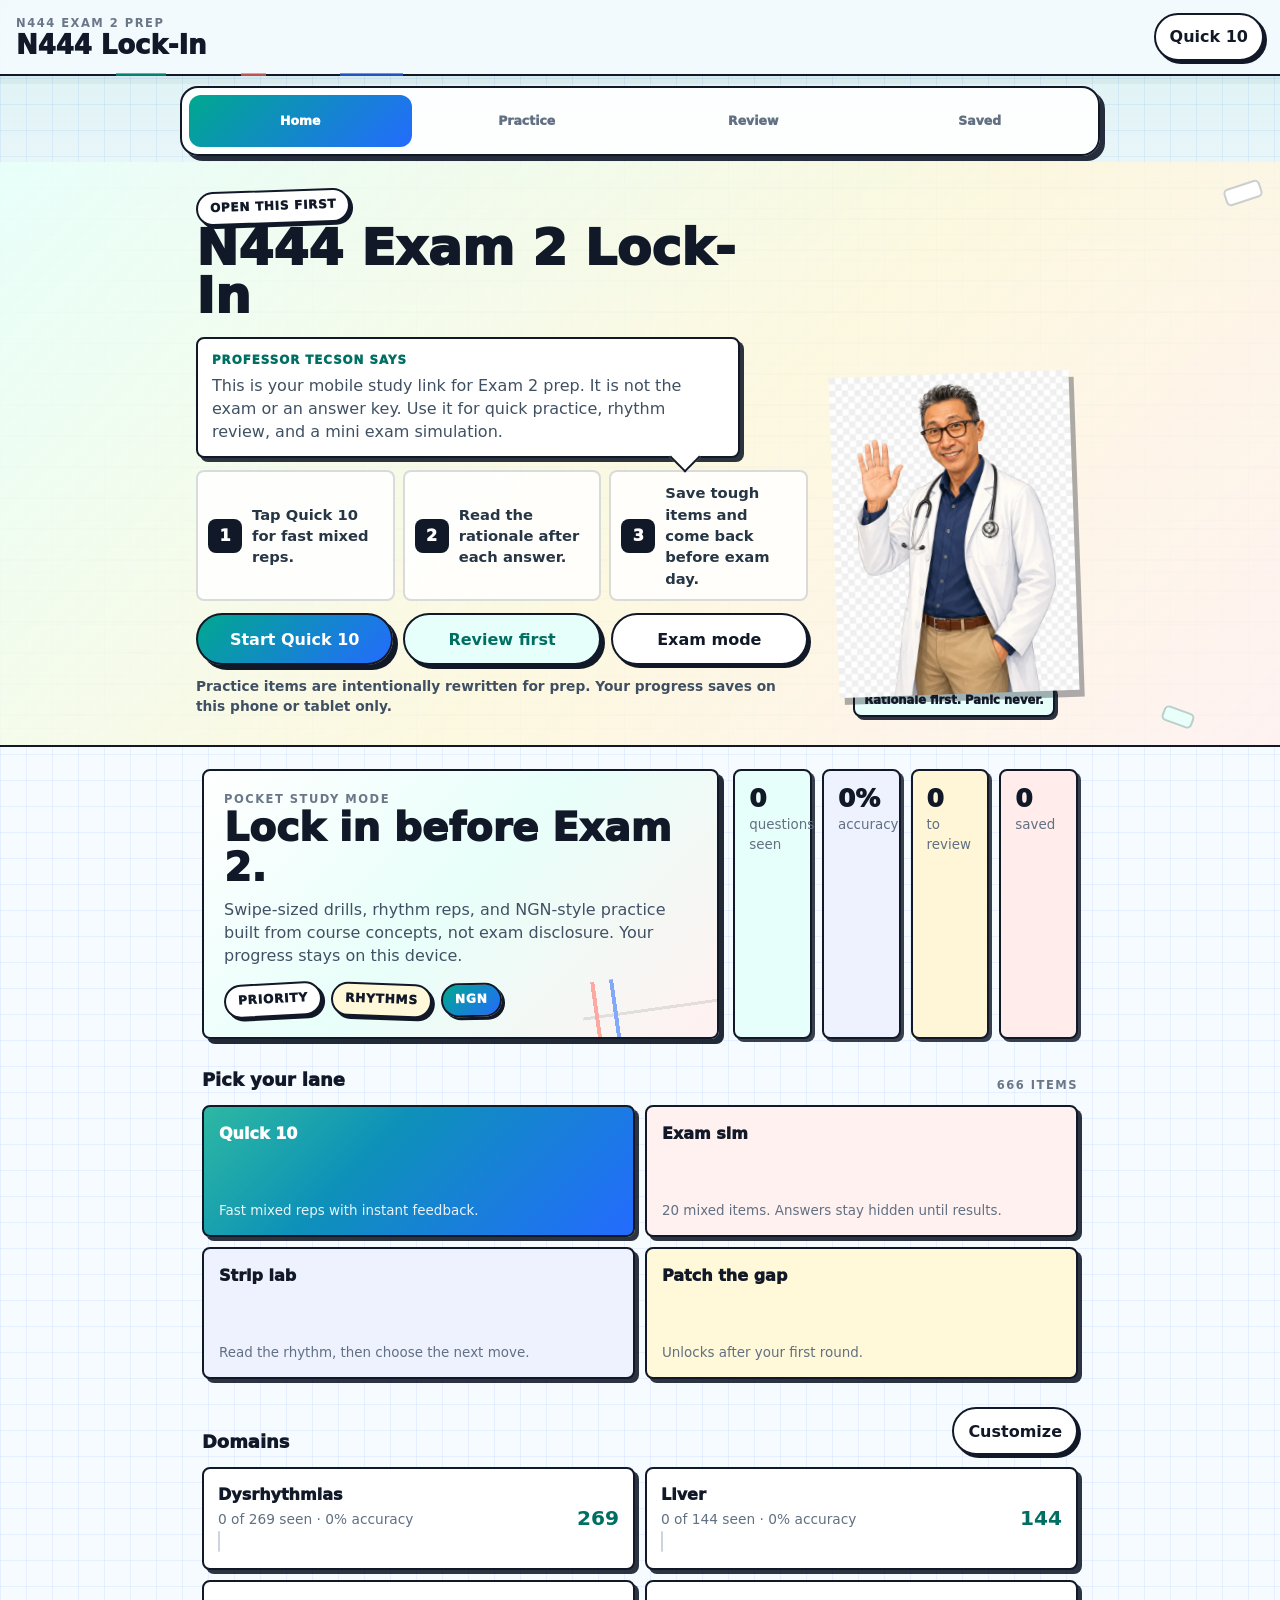
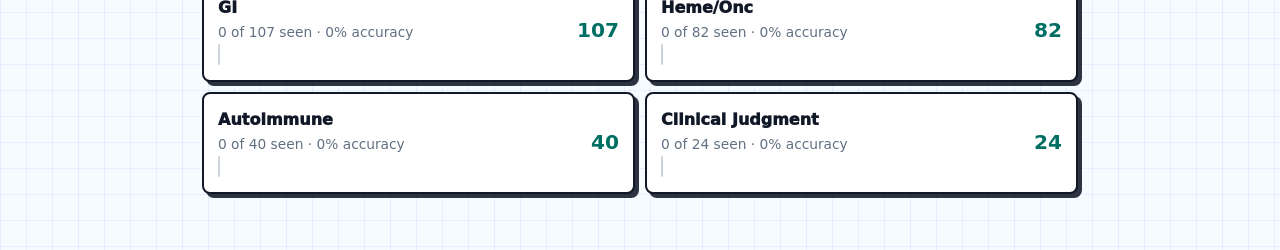
==== index.html @ 413885e5 "Publish student-safe N444 study site" ====
<!doctype html>
<html lang="en">
  <head>
    <meta charset="utf-8" />
    <meta name="viewport" content="width=device-width, initial-scale=1, viewport-fit=cover" />
    <meta name="theme-color" content="#f8faf8" />
    <title>N444 Exam Study</title>
    <link rel="icon" href="data:image/svg+xml,%3Csvg xmlns='http://www.w3.org/2000/svg' viewBox='0 0 64 64'%3E%3Crect width='64' height='64' rx='8' fill='%230b8f83'/%3E%3Cpath d='M6 34h12l4-14 7 28 6-20h23' fill='none' stroke='white' stroke-width='5' stroke-linecap='round' stroke-linejoin='round'/%3E%3C/svg%3E" />
    <link rel="stylesheet" href="styles.css" />
  </head>
  <body>
    <div id="app" class="app-shell"></div>
    <script src="js/data.js"></script>
    <script src="js/app.js"></script>
  </body>
</html>
---- styles.css ----
:root {
  --paper: #f8faf8;
  --surface: #ffffff;
  --ink: #17202a;
  --muted: #66737f;
  --soft: #e6ece8;
  --line: #d7dfda;
  --teal: #0b8f83;
  --teal-dark: #06665e;
  --coral: #d85f4f;
  --amber: #b87812;
  --blue: #2867b2;
  --violet: #6d5bd0;
  --green: #16845d;
  --red: #bb3e35;
  --shadow: 0 12px 28px rgba(27, 42, 55, 0.1);
  --radius: 8px;
  --tap: 48px;
}

* {
  box-sizing: border-box;
}

html {
  min-height: 100%;
  background: var(--paper);
}

body {
  min-height: 100%;
  margin: 0;
  overflow-x: hidden;
  color: var(--ink);
  background:
    linear-gradient(180deg, rgba(11, 143, 131, 0.08), rgba(248, 250, 248, 0) 260px),
    var(--paper);
  font-family: ui-sans-serif, system-ui, -apple-system, BlinkMacSystemFont, "Segoe UI", sans-serif;
  line-height: 1.45;
  -webkit-font-smoothing: antialiased;
}

button,
input,
select {
  font: inherit;
}

button {
  -webkit-tap-highlight-color: transparent;
}

.app-shell {
  min-height: 100vh;
  padding-bottom: calc(34px + env(safe-area-inset-bottom));
}

.topbar {
  position: sticky;
  top: 0;
  z-index: 30;
  display: flex;
  align-items: center;
  justify-content: space-between;
  gap: 12px;
  padding: calc(12px + env(safe-area-inset-top)) 16px 12px;
  background: rgba(248, 250, 248, 0.92);
  border-bottom: 1px solid rgba(215, 223, 218, 0.8);
  backdrop-filter: blur(16px);
}

.brand {
  min-width: 0;
}

.eyebrow,
.meta,
.tiny {
  color: var(--muted);
  font-size: 0.76rem;
  font-weight: 700;
  letter-spacing: 0.08em;
  text-transform: uppercase;
}

.brand h1,
.view-title,
.quiz-title,
.result-score,
.review-title {
  margin: 0;
  font-family: Georgia, "Times New Roman", serif;
  font-weight: 700;
  letter-spacing: 0;
}

.brand h1 {
  font-size: 1.45rem;
  line-height: 1.05;
}

.top-actions {
  display: flex;
  gap: 8px;
  flex-shrink: 0;
}

.icon-btn,
.plain-btn,
.primary-btn,
.secondary-btn,
.chip,
.tab-btn,
.option-btn,
.domain-card,
.mode-tile,
.length-btn,
.topic-card,
.saved-row {
  min-height: var(--tap);
  border: 1px solid var(--line);
  border-radius: var(--radius);
  cursor: pointer;
}

.icon-btn {
  width: var(--tap);
  padding: 0;
  color: var(--ink);
  background: var(--surface);
}

.plain-btn {
  padding: 0 14px;
  color: var(--ink);
  background: var(--surface);
}

.primary-btn,
.secondary-btn {
  display: inline-flex;
  align-items: center;
  justify-content: center;
  gap: 8px;
  min-height: 52px;
  padding: 0 16px;
  font-weight: 800;
}

.primary-btn {
  color: #fff;
  background: var(--teal);
  border-color: var(--teal);
}

.primary-btn:disabled,
.secondary-btn:disabled,
.option-btn:disabled {
  cursor: not-allowed;
  opacity: 0.55;
}

.secondary-btn {
  color: var(--teal-dark);
  background: #e8f5f2;
  border-color: #b9ddd7;
}

.wide {
  width: 100%;
}

.screen {
  width: min(100%, 920px);
  margin: 0 auto;
  padding: 16px;
}

.cover-page {
  position: relative;
  display: grid;
  gap: 16px;
  width: 100vw;
  margin: -16px calc(50% - 50vw) 22px;
  padding: 18px max(16px, calc((100vw - 920px) / 2 + 16px)) 22px;
  overflow: hidden;
  background:
    linear-gradient(135deg, rgba(232, 255, 250, 0.96), rgba(255, 248, 217, 0.82) 55%, rgba(255, 241, 240, 0.92)),
    repeating-linear-gradient(0deg, transparent 0 29px, rgba(40, 103, 178, 0.11) 29px 31px);
  border-bottom: 2px solid var(--ink);
}

.cover-page::before,
.cover-page::after {
  position: absolute;
  content: "";
  background: #fff;
  border: 2px solid rgba(23, 32, 42, 0.22);
  border-radius: 5px;
  transform: rotate(-18deg);
}

.cover-page::before {
  top: 22px;
  right: 18px;
  width: 34px;
  height: 14px;
}

.cover-page::after {
  right: 86px;
  bottom: 20px;
  width: 28px;
  height: 12px;
  background: #e8fffa;
  transform: rotate(20deg);
}

.cover-copy {
  position: relative;
  z-index: 1;
  display: grid;
  gap: 12px;
}

.cover-head {
  position: relative;
  z-index: 1;
  display: grid;
  grid-template-columns: minmax(0, 1fr) 126px;
  gap: 8px;
  align-items: end;
}

.cover-badge {
  display: inline-flex;
  align-items: center;
  width: fit-content;
  min-height: 34px;
  padding: 0 12px;
  color: var(--ink);
  background: #fff;
  border: 2px solid var(--ink);
  border-radius: 999px;
  box-shadow: 3px 3px 0 var(--ink);
  font-size: 0.75rem;
  font-weight: 950;
  letter-spacing: 0.06em;
  text-transform: uppercase;
  transform: rotate(-2deg);
}

.cover-badge + h2 {
  margin-top: 10px;
}

.cover-page h2 {
  max-width: 13ch;
  margin: 0;
  font-family: ui-rounded, "Avenir Next", "Trebuchet MS", system-ui, sans-serif;
  font-size: 2.02rem;
  font-weight: 950;
  line-height: 0.96;
  letter-spacing: 0;
}

.professor-bubble {
  position: relative;
  max-width: 34rem;
  padding: 13px 14px;
  background: #fff;
  border: 2px solid var(--ink);
  border-radius: 8px;
  box-shadow: 4px 4px 0 rgba(17, 24, 39, 0.88);
}

.professor-bubble::after {
  position: absolute;
  right: 42px;
  bottom: -12px;
  width: 20px;
  height: 20px;
  content: "";
  background: #fff;
  border-right: 2px solid var(--ink);
  border-bottom: 2px solid var(--ink);
  transform: rotate(45deg);
}

.professor-bubble span {
  display: block;
  margin-bottom: 5px;
  color: var(--teal-dark);
  font-size: 0.74rem;
  font-weight: 950;
  letter-spacing: 0.08em;
  text-transform: uppercase;
}

.professor-bubble p,
.cover-note {
  margin: 0;
  color: #405063;
}

.how-grid {
  display: grid;
  gap: 8px;
}

.how-grid div {
  display: grid;
  grid-template-columns: 34px minmax(0, 1fr);
  gap: 10px;
  align-items: center;
  min-height: 54px;
  padding: 10px;
  background: rgba(255, 255, 255, 0.86);
  border: 2px solid rgba(23, 32, 42, 0.16);
  border-radius: 8px;
}

.how-grid strong {
  display: inline-flex;
  align-items: center;
  justify-content: center;
  width: 34px;
  height: 34px;
  color: #fff;
  background: var(--ink);
  border-radius: 8px;
  font-weight: 950;
}

.how-grid span {
  color: #263645;
  font-size: 0.92rem;
  font-weight: 800;
}

.cover-actions {
  display: grid;
  grid-template-columns: 1fr 1fr;
  gap: 10px;
}

.cover-actions .primary-btn {
  grid-column: 1 / -1;
}

.cover-actions .plain-btn,
.cover-actions .primary-btn,
.cover-actions .secondary-btn {
  width: 100%;
  padding-right: 10px;
  padding-left: 10px;
}

.cover-note {
  font-size: 0.86rem;
  font-weight: 700;
}

.cover-professor {
  position: relative;
  z-index: 1;
  display: grid;
  grid-template-columns: 1fr;
  justify-items: center;
  gap: 0;
  align-items: end;
  margin-top: 0;
}

.cover-professor img {
  display: block;
  width: 126px;
  height: auto;
  filter: drop-shadow(5px 7px 0 rgba(17, 24, 39, 0.34));
  transform: rotate(-2deg);
}

.cover-professor span {
  align-self: center;
  max-width: 8rem;
  margin-top: -7px;
  padding: 8px 9px;
  color: var(--ink);
  background: #e6fffa;
  border: 2px solid var(--ink);
  border-radius: 8px;
  box-shadow: 3px 3px 0 rgba(17, 24, 42, 0.88);
  font-size: 0.72rem;
  font-weight: 950;
  line-height: 1.12;
  text-align: center;
}

.hero-grid {
  display: grid;
  grid-template-columns: 1fr;
  gap: 14px;
}

.lead-panel {
  padding: 18px;
  background: var(--surface);
  border: 1px solid var(--line);
  border-radius: var(--radius);
  box-shadow: var(--shadow);
}

.lead-panel p {
  margin: 10px 0 0;
  color: var(--muted);
}

.stats-row,
.quick-grid,
.domain-grid,
.mode-grid,
.length-grid,
.topic-grid,
.saved-list,
.result-grid {
  display: grid;
  gap: 10px;
}

.stats-row {
  grid-template-columns: repeat(2, minmax(0, 1fr));
}

.stat {
  padding: 14px;
  background: var(--surface);
  border: 1px solid var(--line);
  border-radius: var(--radius);
}

.stat strong {
  display: block;
  font-size: 1.35rem;
  line-height: 1.1;
}

.stat span {
  display: block;
  margin-top: 3px;
  color: var(--muted);
  font-size: 0.84rem;
}

.section-head {
  display: flex;
  align-items: end;
  justify-content: space-between;
  gap: 12px;
  margin: 24px 0 10px;
}

.section-head h2,
.section-head h3 {
  margin: 0;
  font-size: 1.02rem;
}

.quick-grid {
  grid-template-columns: repeat(2, minmax(0, 1fr));
}

.mode-tile {
  display: flex;
  flex-direction: column;
  align-items: flex-start;
  justify-content: space-between;
  min-height: 118px;
  padding: 14px;
  text-align: left;
  color: var(--ink);
  background: var(--surface);
}

.mode-tile strong {
  display: block;
  margin-bottom: 7px;
  font-size: 1rem;
}

.mode-tile span {
  color: var(--muted);
  font-size: 0.84rem;
}

.mode-tile.primary {
  color: #fff;
  background: linear-gradient(135deg, var(--teal), #2867b2);
  border-color: transparent;
}

.mode-tile.primary span {
  color: rgba(255, 255, 255, 0.84);
}

.domain-grid {
  grid-template-columns: 1fr;
}

.domain-card {
  display: grid;
  grid-template-columns: 1fr auto;
  align-items: center;
  gap: 10px;
  padding: 14px;
  text-align: left;
  color: var(--ink);
  background: var(--surface);
}

.domain-card h3,
.topic-card h3 {
  margin: 0 0 4px;
  font-size: 1rem;
}

.domain-card p,
.topic-card p,
.saved-row p {
  margin: 0;
  color: var(--muted);
  font-size: 0.86rem;
}

.progress-track {
  height: 8px;
  margin-top: 10px;
  overflow: hidden;
  background: #eef2ef;
  border-radius: 999px;
}

.progress-fill {
  height: 100%;
  width: var(--value, 0%);
  background: var(--teal);
  border-radius: inherit;
}

.domain-meter {
  min-width: 54px;
  color: var(--teal-dark);
  font-weight: 900;
  text-align: right;
}

.setup-panel {
  display: grid;
  gap: 20px;
}

.control-block h2,
.control-block h3 {
  margin: 0 0 10px;
  font-size: 1rem;
}

.segmented,
.chip-row {
  display: flex;
  gap: 8px;
  overflow-x: auto;
  padding-bottom: 2px;
  scrollbar-width: none;
}

.segmented::-webkit-scrollbar,
.chip-row::-webkit-scrollbar {
  display: none;
}

.chip,
.tab-btn {
  flex: 0 0 auto;
  min-height: 42px;
  padding: 0 14px;
  color: var(--ink);
  background: var(--surface);
  white-space: nowrap;
}

.chip.active,
.tab-btn.active,
.length-btn.active {
  color: #fff;
  background: var(--ink);
  border-color: var(--ink);
}

.type-chip.active {
  background: var(--blue);
  border-color: var(--blue);
}

.length-grid {
  grid-template-columns: repeat(3, minmax(0, 1fr));
}

.length-btn {
  padding: 12px 8px;
  background: var(--surface);
}

.length-btn strong {
  display: block;
  font-size: 1.2rem;
}

.length-btn span {
  color: var(--muted);
  font-size: 0.78rem;
}

.toggle-row {
  display: flex;
  align-items: center;
  justify-content: space-between;
  gap: 12px;
  padding: 12px 0;
  border-top: 1px solid var(--line);
  border-bottom: 1px solid var(--line);
}

.switch {
  position: relative;
  width: 54px;
  height: 32px;
  flex: 0 0 auto;
}

.switch input {
  position: absolute;
  inset: 0;
  opacity: 0;
}

.switch span {
  position: absolute;
  inset: 0;
  background: #d6ded9;
  border-radius: 999px;
}

.switch span::after {
  position: absolute;
  top: 4px;
  left: 4px;
  width: 24px;
  height: 24px;
  content: "";
  background: #fff;
  border-radius: 50%;
  box-shadow: 0 2px 8px rgba(23, 32, 42, 0.18);
  transition: transform 0.18s ease;
}

.switch input:checked + span {
  background: var(--teal);
}

.switch input:checked + span::after {
  transform: translateX(22px);
}

.count-note {
  color: var(--muted);
  font-size: 0.9rem;
}

.search {
  width: 100%;
  min-height: 50px;
  padding: 0 14px;
  color: var(--ink);
  background: var(--surface);
  border: 1px solid var(--line);
  border-radius: var(--radius);
}

.topic-card {
  display: block;
  width: 100%;
  padding: 14px;
  text-align: left;
  color: var(--ink);
  background: var(--surface);
}

.topic-chips {
  display: flex;
  flex-wrap: wrap;
  gap: 8px;
  margin-top: 12px;
}

.review-page .topic-chips .chip {
  max-width: 100%;
  height: auto;
  padding-top: 8px;
  padding-bottom: 8px;
  text-align: left;
  white-space: normal;
}

.mini-chip {
  display: inline-flex;
  align-items: center;
  min-height: 34px;
  padding: 0 10px;
  color: var(--teal-dark);
  background: #e8f5f2;
  border: 1px solid #c4e2dd;
  border-radius: 999px;
  font-size: 0.82rem;
  font-weight: 700;
}

.review-page {
  display: grid;
  grid-template-columns: minmax(0, 1fr);
  gap: 16px;
}

.review-page > * {
  min-width: 0;
}

.review-title {
  font-size: 1.75rem;
  line-height: 1.05;
}

.review-blurb {
  margin: 8px 0 0;
  color: var(--muted);
}

.strip-wrap {
  overflow: hidden;
  background: #fff;
  border: 1px solid var(--line);
  border-radius: var(--radius);
}

.strip-wrap button {
  display: block;
  width: 100%;
  padding: 0;
  background: #fff;
  border: 0;
}

.strip-wrap img {
  display: block;
  width: 100%;
  height: auto;
}

.review-section {
  padding: 14px 0;
  border-top: 1px solid var(--line);
}

.review-section h3 {
  margin: 0 0 8px;
  font-size: 1rem;
}

.review-section ul {
  display: grid;
  gap: 8px;
  margin: 0;
  padding-left: 20px;
}

.review-section li {
  color: #32404d;
}

.quiz-shell {
  padding-bottom: 20px;
}

.quiz-top {
  position: sticky;
  top: 74px;
  z-index: 20;
  padding: 10px 0 12px;
  background: rgba(248, 250, 248, 0.94);
  backdrop-filter: blur(16px);
}

.quiz-meta {
  display: flex;
  align-items: center;
  justify-content: space-between;
  gap: 10px;
  margin-bottom: 8px;
}

.quiz-title {
  font-size: 1.2rem;
}

.quiz-card {
  padding: 16px;
  background: var(--surface);
  border: 1px solid var(--line);
  border-radius: var(--radius);
  box-shadow: var(--shadow);
}

.q-tags {
  display: flex;
  flex-wrap: wrap;
  gap: 7px;
  margin-bottom: 12px;
}

.tag {
  display: inline-flex;
  align-items: center;
  min-height: 28px;
  padding: 0 9px;
  border-radius: 999px;
  font-size: 0.74rem;
  font-weight: 800;
}

.tag.domain {
  color: #fff;
  background: var(--blue);
}

.tag.type {
  color: #4d3f99;
  background: #ebe9fb;
}

.tag.verified {
  color: #116345;
  background: #e4f5ee;
}

.tag.generated {
  color: #805013;
  background: #fff0d9;
}

.question-stem {
  font-size: 1.04rem;
}

.question-stem p,
.question-stem div {
  margin: 0 0 10px;
}

.question-stem strong {
  color: #0f4f86;
}

.options {
  display: grid;
  gap: 9px;
  margin-top: 16px;
}

.option-btn {
  display: grid;
  grid-template-columns: 28px 1fr;
  gap: 10px;
  align-items: start;
  width: 100%;
  min-height: 58px;
  padding: 13px;
  color: var(--ink);
  text-align: left;
  background: #fbfcfb;
}

.option-btn.selected {
  border-color: var(--blue);
  background: #edf5ff;
}

.option-btn.correct {
  border-color: #83c7aa;
  background: #eefaf5;
}

.option-btn.wrong {
  border-color: #e6aaa3;
  background: #fff1ef;
}

.mark {
  position: relative;
  display: inline-flex;
  align-items: center;
  justify-content: center;
  width: 24px;
  height: 24px;
  color: var(--muted);
  border: 2px solid currentColor;
  border-radius: 50%;
  font-size: 0.75rem;
  font-weight: 900;
}

.sata .mark {
  border-radius: 5px;
}

.selected .mark {
  color: var(--blue);
}

.selected .mark::after {
  width: 10px;
  height: 10px;
  content: "";
  background: currentColor;
  border-radius: 50%;
}

.sata .selected .mark::after {
  width: 12px;
  height: 12px;
  border-radius: 3px;
}

.correct .mark {
  color: var(--green);
}

.wrong .mark {
  color: var(--red);
}

.option-text {
  min-width: 0;
}

.select-row {
  display: grid;
  gap: 8px;
  padding: 12px 0;
  border-top: 1px solid var(--line);
}

.select-row label {
  font-weight: 800;
}

.select-row select {
  min-height: 50px;
  padding: 0 12px;
  color: var(--ink);
  background: #fbfcfb;
  border: 1px solid var(--line);
  border-radius: var(--radius);
}

.feedback {
  margin-top: 14px;
  padding: 14px;
  border: 1px solid var(--line);
  border-radius: var(--radius);
  background: #fbfcfb;
}

.feedback.good {
  border-color: #94d3ba;
  background: #eefaf5;
}

.feedback.partial {
  border-color: #e2c385;
  background: #fff8ea;
}

.feedback.bad {
  border-color: #e8b2aa;
  background: #fff1ef;
}

.feedback h3 {
  margin: 0 0 8px;
}

.rationale p {
  margin: 0 0 8px;
}

.answer-line {
  margin-top: 10px;
  color: var(--muted);
  font-size: 0.9rem;
}

.quiz-actions {
  position: static;
  right: auto;
  bottom: auto;
  left: auto;
  z-index: 40;
  display: grid;
  grid-template-columns: 1fr 1fr;
  gap: 10px;
  width: min(calc(100% - 32px), 920px);
  margin: 16px auto 0;
  padding: 12px 16px calc(12px + env(safe-area-inset-bottom));
  background: rgba(248, 250, 248, 0.96);
  border-top: 1px solid rgba(215, 223, 218, 0.9);
  backdrop-filter: blur(16px);
}

.quiz-actions.single {
  grid-template-columns: 1fr;
}

.bottom-nav {
  position: sticky;
  top: calc(71px + env(safe-area-inset-top));
  right: auto;
  bottom: auto;
  left: auto;
  z-index: 35;
  display: grid;
  grid-template-columns: repeat(4, 1fr);
  width: min(calc(100% - 24px), 920px);
  margin: 10px auto 0;
  padding: 8px 10px calc(8px + env(safe-area-inset-bottom));
  background: rgba(255, 255, 255, 0.96);
  border-top: 1px solid var(--line);
  backdrop-filter: blur(16px);
}

.nav-btn {
  min-height: 54px;
  color: var(--muted);
  background: transparent;
  border: 0;
  border-radius: var(--radius);
  font-size: 0.78rem;
  font-weight: 800;
}

.nav-btn.active {
  color: var(--teal-dark);
  background: #e8f5f2;
}

.result-hero {
  padding: 18px;
  color: #fff;
  background: linear-gradient(135deg, #17202a, #0b8f83);
  border-radius: var(--radius);
}

.result-score {
  display: block;
  font-size: 3rem;
  line-height: 1;
}

.result-hero p {
  margin: 8px 0 0;
  color: rgba(255, 255, 255, 0.84);
}

.result-grid {
  grid-template-columns: 1fr;
}

.saved-row {
  display: grid;
  grid-template-columns: 1fr auto;
  gap: 10px;
  align-items: center;
  width: 100%;
  padding: 13px;
  color: var(--ink);
  text-align: left;
  background: var(--surface);
}

.empty-state {
  padding: 18px;
  color: var(--muted);
  text-align: center;
  background: var(--surface);
  border: 1px dashed var(--line);
  border-radius: var(--radius);
}

.modal {
  position: fixed;
  inset: 0;
  z-index: 60;
  display: grid;
  place-items: center;
  padding: 18px;
  background: rgba(23, 32, 42, 0.72);
}

.modal img {
  max-width: 100%;
  max-height: 82vh;
  background: #fff;
  border-radius: var(--radius);
}

.sr-only {
  position: absolute;
  width: 1px;
  height: 1px;
  padding: 0;
  overflow: hidden;
  clip: rect(0, 0, 0, 0);
  white-space: nowrap;
  border: 0;
}

@media (min-width: 680px) {
  .screen {
    padding: 22px;
  }

  .hero-grid {
    grid-template-columns: 1.2fr 0.8fr;
  }

  .quick-grid,
  .domain-grid,
  .topic-grid,
  .result-grid {
    grid-template-columns: repeat(2, minmax(0, 1fr));
  }

  .stats-row {
    grid-template-columns: repeat(4, minmax(0, 1fr));
  }

  .quiz-card {
    padding: 22px;
  }
}

/* Gen Z study-app refresh */
:root {
  --paper: #f6fbff;
  --surface: #ffffff;
  --ink: #111827;
  --muted: #617082;
  --soft: #e7f4f1;
  --line: #16202c;
  --teal: #00a88f;
  --teal-dark: #006f63;
  --coral: #ff6b5f;
  --amber: #f7b733;
  --blue: #246bfe;
  --violet: #7c5cff;
  --green: #12a66a;
  --red: #e0443e;
  --shadow: 5px 5px 0 rgba(17, 24, 39, 0.92);
  --soft-shadow: 0 16px 38px rgba(30, 64, 175, 0.13);
}

html {
  background: var(--paper);
}

body {
  background:
    linear-gradient(180deg, rgba(0, 168, 143, 0.12), rgba(246, 251, 255, 0) 310px),
    linear-gradient(90deg, rgba(36, 107, 254, 0.08) 1px, transparent 1px),
    linear-gradient(180deg, rgba(36, 107, 254, 0.08) 1px, transparent 1px),
    var(--paper);
  background-size: auto, 26px 26px, 26px 26px, auto;
}

.app-shell {
  padding-bottom: calc(34px + env(safe-area-inset-bottom));
}

.topbar {
  padding: calc(13px + env(safe-area-inset-top)) 16px 13px;
  background: rgba(246, 251, 255, 0.88);
  border-bottom: 2px solid var(--ink);
  box-shadow: 0 8px 0 rgba(17, 24, 39, 0.04);
}

.eyebrow,
.meta,
.tiny {
  color: #6b7789;
  font-size: 0.72rem;
  font-weight: 900;
  letter-spacing: 0.13em;
}

.brand h1,
.view-title,
.quiz-title,
.result-score,
.review-title {
  font-family: ui-rounded, "Avenir Next", "Trebuchet MS", system-ui, sans-serif;
  font-weight: 950;
}

.brand h1 {
  font-size: 1.42rem;
}

.view-title {
  font-size: 2.12rem;
  line-height: 1.02;
}

.review-title {
  font-size: 2rem;
}

.plain-btn,
.icon-btn,
.primary-btn,
.secondary-btn,
.chip,
.tab-btn,
.length-btn,
.option-btn,
.domain-card,
.mode-tile,
.topic-card,
.saved-row,
.stat,
.lead-panel,
.quiz-card,
.strip-wrap,
.feedback,
.empty-state,
.result-hero,
.search,
.select-row select {
  border-width: 2px;
}

.plain-btn,
.icon-btn {
  color: var(--ink);
  background: #fff;
  border-color: var(--ink);
  border-radius: 999px;
  box-shadow: 3px 3px 0 var(--ink);
  font-weight: 900;
}

.icon-btn {
  width: auto;
  min-width: var(--tap);
  padding: 0 12px;
}

.primary-btn {
  color: #fff;
  background: linear-gradient(135deg, var(--teal), var(--blue));
  border-color: var(--ink);
  border-radius: 999px;
  box-shadow: 5px 5px 0 var(--ink);
}

.secondary-btn {
  color: var(--teal-dark);
  background: #e6fffa;
  border-color: var(--ink);
  border-radius: 999px;
  box-shadow: 4px 4px 0 var(--ink);
}

.lead-panel {
  position: relative;
  overflow: hidden;
  padding: 20px;
  background:
    linear-gradient(135deg, #ffffff 0%, #e8fffa 48%, #fff1f0 100%);
  border-color: var(--ink);
  box-shadow: var(--shadow);
}

.lead-panel::after {
  position: absolute;
  right: -18px;
  bottom: -14px;
  width: 152px;
  height: 78px;
  content: "";
  background:
    linear-gradient(90deg, transparent 0 12px, var(--coral) 12px 16px, transparent 16px 31px, var(--blue) 31px 35px, transparent 35px),
    linear-gradient(180deg, transparent 0 34px, rgba(17, 24, 39, 0.18) 34px 37px, transparent 37px);
  opacity: 0.55;
  transform: rotate(-8deg);
}

.lead-panel p {
  position: relative;
  max-width: 28rem;
  color: #415165;
  font-size: 1rem;
}

.stat {
  background: #fff;
  border-color: var(--ink);
  box-shadow: 3px 3px 0 rgba(17, 24, 39, 0.82);
}

.stat:nth-child(1) {
  background: #e6fffa;
}

.stat:nth-child(2) {
  background: #eef2ff;
}

.stat:nth-child(3) {
  background: #fff6d7;
}

.stat:nth-child(4) {
  background: #ffeceb;
}

.stat strong {
  color: var(--ink);
  font-size: 1.55rem;
  font-weight: 950;
}

.section-head {
  margin: 28px 0 12px;
}

.section-head h2,
.section-head h3 {
  font-size: 1.12rem;
  font-weight: 950;
}

.mode-tile,
.domain-card,
.topic-card,
.saved-row {
  background: #fff;
  border-color: var(--ink);
  box-shadow: 4px 4px 0 rgba(17, 24, 39, 0.88);
}

.mode-tile {
  min-height: 132px;
  padding: 15px;
}

.mode-tile strong,
.domain-card h3,
.topic-card h3 {
  font-weight: 950;
}

.mode-tile span,
.domain-card p,
.topic-card p,
.saved-row p {
  color: #617082;
}

.mode-tile.primary {
  color: #fff;
  background:
    linear-gradient(135deg, rgba(255, 255, 255, 0.18), transparent 38%),
    linear-gradient(135deg, var(--teal), var(--blue));
  border-color: var(--ink);
}

.mode-tile.primary span {
  color: rgba(255, 255, 255, 0.9);
}

.mode-tile:nth-child(2) {
  background: #fff1f0;
}

.mode-tile:nth-child(3) {
  background: #eef2ff;
}

.mode-tile:nth-child(4) {
  background: #fff8d9;
}

.domain-card {
  min-height: 86px;
}

.progress-track {
  height: 10px;
  background: #e9eef7;
  border: 1px solid rgba(17, 24, 39, 0.12);
}

.progress-fill {
  background: linear-gradient(90deg, var(--teal), var(--blue), var(--coral));
}

.domain-meter {
  color: var(--teal-dark);
  font-size: 1.26rem;
}

.chip,
.tab-btn,
.length-btn {
  color: var(--ink);
  background: #fff;
  border-color: var(--ink);
  border-radius: 999px;
  font-weight: 900;
  box-shadow: 2px 2px 0 rgba(17, 24, 39, 0.85);
}

.chip.active,
.tab-btn.active,
.length-btn.active,
.type-chip.active {
  color: #fff;
  background: var(--ink);
  border-color: var(--ink);
}

.length-btn {
  border-radius: 8px;
  background: #fff8d9;
}

.toggle-row {
  padding: 15px;
  background: #fff;
  border: 2px solid var(--ink);
  border-radius: var(--radius);
  box-shadow: 4px 4px 0 rgba(17, 24, 39, 0.88);
}

.switch span {
  background: #cbd5e1;
  border: 2px solid var(--ink);
}

.switch input:checked + span {
  background: linear-gradient(135deg, var(--teal), var(--blue));
}

.search {
  min-height: 58px;
  color: var(--ink);
  background: #fff;
  border-color: var(--ink);
  box-shadow: 4px 4px 0 rgba(17, 24, 39, 0.86);
  font-size: 1rem;
}

.search:focus,
.select-row select:focus {
  border-color: var(--blue);
  outline: 4px solid rgba(36, 107, 254, 0.18);
}

.mini-chip {
  color: #006f63;
  background: #e6fffa;
  border: 2px solid #9ee8dd;
  font-weight: 900;
}

.review-section {
  padding: 16px;
  background: rgba(255, 255, 255, 0.72);
  border: 2px solid rgba(17, 24, 39, 0.12);
  border-radius: var(--radius);
}

.strip-wrap {
  border-color: var(--ink);
  box-shadow: 4px 4px 0 rgba(17, 24, 39, 0.86);
}

.quiz-top {
  top: 76px;
  padding: 12px 0;
  background: rgba(246, 251, 255, 0.93);
}

.quiz-title {
  font-size: 1.22rem;
  text-align: center;
}

.quiz-card {
  background: #fff;
  border-color: var(--ink);
  box-shadow: var(--shadow);
}

.tag {
  min-height: 31px;
  border: 2px solid rgba(17, 24, 39, 0.12);
  font-weight: 950;
}

.tag.domain {
  background: var(--blue);
}

.tag.type {
  color: #4a31c3;
  background: #eee9ff;
}

.tag.verified {
  color: #006f4a;
  background: #ddfaec;
}

.tag.generated {
  color: #7a4a00;
  background: #fff1c8;
}

.question-stem {
  color: var(--ink);
  font-size: 1.08rem;
  font-weight: 600;
}

.option-btn {
  min-height: 66px;
  padding: 14px;
  background: #fff;
  border-color: #aab6c6;
}

.option-btn.selected {
  border-color: var(--blue);
  background: #eef5ff;
  box-shadow: 4px 4px 0 rgba(36, 107, 254, 0.2);
}

.option-btn.correct {
  border-color: var(--green);
  background: #e9fff5;
}

.option-btn.wrong {
  border-color: var(--red);
  background: #fff0ef;
}

.select-row {
  padding: 14px;
  background: #f8fbff;
  border: 2px solid #d9e3ef;
  border-radius: var(--radius);
}

.select-row select {
  background: #fff;
  border-color: #aab6c6;
}

.feedback {
  border-color: var(--ink);
  box-shadow: 4px 4px 0 rgba(17, 24, 39, 0.86);
}

.feedback.good {
  background: #e9fff5;
}

.feedback.partial {
  background: #fff8d9;
}

.feedback.bad {
  background: #fff0ef;
}

.quiz-actions {
  gap: 11px;
  padding: 13px 16px calc(14px + env(safe-area-inset-bottom));
  background: rgba(246, 251, 255, 0.94);
  border: 2px solid var(--ink);
  border-radius: 20px 20px 0 0;
  box-shadow: 0 -5px 0 rgba(17, 24, 39, 0.9);
}

.bottom-nav {
  top: calc(74px + env(safe-area-inset-top));
  right: auto;
  bottom: auto;
  left: auto;
  gap: 4px;
  padding: 7px;
  background: rgba(255, 255, 255, 0.92);
  border: 2px solid var(--ink);
  border-radius: 18px;
  box-shadow: 5px 5px 0 rgba(17, 24, 39, 0.9);
}

.nav-btn {
  min-height: 52px;
  color: #617082;
  border-radius: 12px;
  font-weight: 950;
}

.nav-btn.active {
  color: #fff;
  background: linear-gradient(135deg, var(--teal), var(--blue));
}

.result-hero {
  background:
    linear-gradient(135deg, rgba(255, 255, 255, 0.15), transparent 42%),
    linear-gradient(135deg, #111827, var(--blue) 52%, var(--teal));
  border-color: var(--ink);
  box-shadow: var(--shadow);
}

.result-score {
  font-size: 3.2rem;
}

.modal {
  background: rgba(17, 24, 39, 0.78);
}

.modal img {
  border: 2px solid var(--ink);
  box-shadow: var(--shadow);
}

@media (hover: hover) {
  .plain-btn:hover,
  .icon-btn:hover,
  .primary-btn:hover,
  .secondary-btn:hover,
  .mode-tile:hover,
  .domain-card:hover,
  .topic-card:hover,
  .saved-row:hover,
  .chip:hover,
  .tab-btn:hover,
  .length-btn:hover {
    transform: translate(-1px, -1px);
  }
}

button:active {
  transform: translate(2px, 2px);
}

@media (min-width: 680px) {
  .cover-page {
    grid-template-columns: minmax(0, 1fr) 260px;
    align-items: end;
    min-height: 420px;
    padding-top: 28px;
    padding-bottom: 28px;
  }

  .cover-head {
    display: contents;
  }

  .cover-head > div:first-child {
    grid-column: 1;
  }

  .cover-page h2 {
    max-width: 16ch;
    font-size: 3.15rem;
  }

  .how-grid {
    grid-template-columns: repeat(3, minmax(0, 1fr));
  }

  .cover-actions {
    grid-template-columns: 1fr 1fr 1fr;
    align-items: stretch;
  }

  .cover-actions .primary-btn {
    grid-column: auto;
  }

  .cover-copy {
    grid-column: 1;
  }

  .cover-professor {
    grid-column: 2;
    grid-row: 1 / span 2;
    grid-template-columns: 1fr;
    justify-items: center;
    margin-top: 0;
  }

  .cover-professor img {
    width: 240px;
  }

  .cover-professor span {
    max-width: 16rem;
    margin-top: -10px;
  }

  .view-title {
    font-size: 2.45rem;
  }

  .brand h1 {
    font-size: 1.62rem;
  }
}

/* Share-worthy microinteractions */
.topbar::after {
  position: absolute;
  right: 16px;
  bottom: -2px;
  left: 16px;
  height: 3px;
  content: "";
  background:
    linear-gradient(90deg, transparent 0 8%, var(--teal) 8% 12%, transparent 12% 18%, var(--coral) 18% 20%, transparent 20% 26%, var(--blue) 26% 31%, transparent 31% 100%);
  opacity: 0.72;
  animation: ekg-slide 4.5s linear infinite;
}

.hero-stickers {
  position: relative;
  z-index: 1;
  display: flex;
  flex-wrap: wrap;
  gap: 9px;
  margin-top: 16px;
}

.hero-stickers span {
  display: inline-flex;
  align-items: center;
  min-height: 34px;
  padding: 0 12px;
  color: var(--ink);
  background: #fff;
  border: 2px solid var(--ink);
  border-radius: 999px;
  box-shadow: 3px 3px 0 var(--ink);
  font-size: 0.76rem;
  font-weight: 950;
  letter-spacing: 0.06em;
}

.hero-stickers span:nth-child(1) {
  transform: rotate(-3deg);
}

.hero-stickers span:nth-child(2) {
  background: #fff8d9;
  transform: rotate(2deg);
}

.hero-stickers span:nth-child(3) {
  color: #fff;
  background: linear-gradient(135deg, var(--teal), var(--blue));
  transform: rotate(-1deg);
}

.mode-tile,
.domain-card,
.topic-card {
  transition: transform 0.16s ease, box-shadow 0.16s ease, filter 0.16s ease;
}

.quiz-card {
  position: relative;
  overflow: hidden;
}

.quiz-card.is-checked {
  animation: card-reveal 0.34s ease both;
}

.quiz-card.is-good {
  box-shadow: 6px 6px 0 rgba(18, 166, 106, 0.75);
}

.quiz-card.is-partial {
  box-shadow: 6px 6px 0 rgba(247, 183, 51, 0.75);
}

.quiz-card.is-bad {
  box-shadow: 6px 6px 0 rgba(224, 68, 62, 0.75);
}

.answer-burst {
  position: absolute;
  inset: 0;
  z-index: 0;
  pointer-events: none;
}

.answer-burst span {
  position: absolute;
  width: 10px;
  height: 18px;
  background: var(--coral);
  border: 2px solid var(--ink);
  border-radius: 3px;
  opacity: 0;
  animation: confetti-pop 900ms ease-out forwards;
}

.answer-burst span:nth-child(1) {
  top: 26px;
  right: 24px;
  background: var(--coral);
  transform: rotate(16deg);
}

.answer-burst span:nth-child(2) {
  top: 56px;
  right: 72px;
  background: var(--amber);
  animation-delay: 70ms;
  transform: rotate(-18deg);
}

.answer-burst span:nth-child(3) {
  top: 112px;
  right: 18px;
  background: var(--teal);
  animation-delay: 120ms;
  transform: rotate(30deg);
}

.answer-burst span:nth-child(4) {
  top: 34px;
  left: 22px;
  background: var(--blue);
  animation-delay: 90ms;
  transform: rotate(-28deg);
}

.answer-burst span:nth-child(5) {
  top: 86px;
  left: 62px;
  background: var(--violet);
  animation-delay: 160ms;
  transform: rotate(9deg);
}

.answer-burst span:nth-child(6) {
  top: 136px;
  left: 28px;
  background: #fff;
  animation-delay: 210ms;
  transform: rotate(21deg);
}

.quiz-card > .q-tags,
.quiz-card > .question-stem,
.quiz-card > .strip-wrap,
.quiz-card > .options,
.quiz-card > .feedback {
  position: relative;
  z-index: 1;
}

.option-btn.selected {
  animation: option-tap 0.2s ease both;
}

.feedback {
  position: relative;
  overflow: hidden;
  isolation: isolate;
}

.feedback::before {
  position: absolute;
  inset: 0;
  z-index: 0;
  content: "";
  background:
    radial-gradient(circle at 12% 8%, rgba(255, 255, 255, 0.82), transparent 18%),
    linear-gradient(135deg, rgba(255, 255, 255, 0.42), transparent 48%);
  pointer-events: none;
}

.coach-callout {
  position: relative;
  z-index: 1;
  display: block;
}

.coach-top {
  display: grid;
  grid-template-columns: 108px minmax(0, 1fr);
  gap: 12px;
  align-items: end;
  margin-bottom: 10px;
}

.coach-img {
  position: relative;
  z-index: 2;
  width: 116px;
  max-width: none;
  justify-self: start;
  align-self: end;
  margin: -12px 0 -10px -10px;
  opacity: 1;
  filter: drop-shadow(4px 6px 0 rgba(17, 24, 39, 0.42));
  transform-origin: bottom center;
  animation: coach-pop 0.42s cubic-bezier(0.2, 0.9, 0.2, 1.35) both;
}

.coach-copy {
  min-width: 0;
}

.coach-kicker {
  display: inline-flex;
  align-items: center;
  min-height: 28px;
  margin-bottom: 8px;
  padding: 0 10px;
  color: var(--ink);
  background: #fff;
  border: 2px solid var(--ink);
  border-radius: 999px;
  box-shadow: 2px 2px 0 var(--ink);
  font-size: 0.72rem;
  font-weight: 950;
  letter-spacing: 0.08em;
  text-transform: uppercase;
}

.coach-copy h3 {
  font-size: 1.15rem;
}

.rationale {
  clear: both;
}

.answer-recap {
  position: relative;
  z-index: 1;
  margin-top: 12px;
  padding-top: 12px;
  border-top: 2px dashed rgba(17, 24, 39, 0.22);
}

.feedback.good .coach-kicker {
  background: #d7fff0;
}

.feedback.partial .coach-kicker {
  background: #fff3bc;
}

.feedback.bad .coach-kicker {
  background: #ffe1df;
}

@keyframes ekg-slide {
  from {
    background-position: 0 0;
  }
  to {
    background-position: 180px 0;
  }
}

@keyframes card-reveal {
  from {
    transform: translateY(8px) scale(0.992);
  }
  to {
    transform: translateY(0) scale(1);
  }
}

@keyframes option-tap {
  0% {
    transform: scale(1);
  }
  55% {
    transform: scale(0.985);
  }
  100% {
    transform: scale(1);
  }
}

@keyframes coach-pop {
  from {
    opacity: 0;
    transform: translateY(12px) rotate(-4deg) scale(0.92);
  }
  to {
    opacity: 1;
    transform: translateY(0) rotate(-1deg) scale(1);
  }
}

@keyframes confetti-pop {
  0% {
    opacity: 0;
    transform: translateY(8px) scale(0.4) rotate(0deg);
  }
  18% {
    opacity: 1;
  }
  100% {
    opacity: 0;
    transform: translateY(-42px) scale(1) rotate(150deg);
  }
}

@media (max-width: 390px) {
  .coach-top {
    grid-template-columns: 96px minmax(0, 1fr);
  }

  .coach-img {
    width: 104px;
    margin-left: -8px;
  }
}

@media (prefers-reduced-motion: reduce) {
  .topbar::after,
  .quiz-card.is-checked,
  .option-btn.selected,
  .coach-img,
  .answer-burst span {
    animation: none;
  }
}
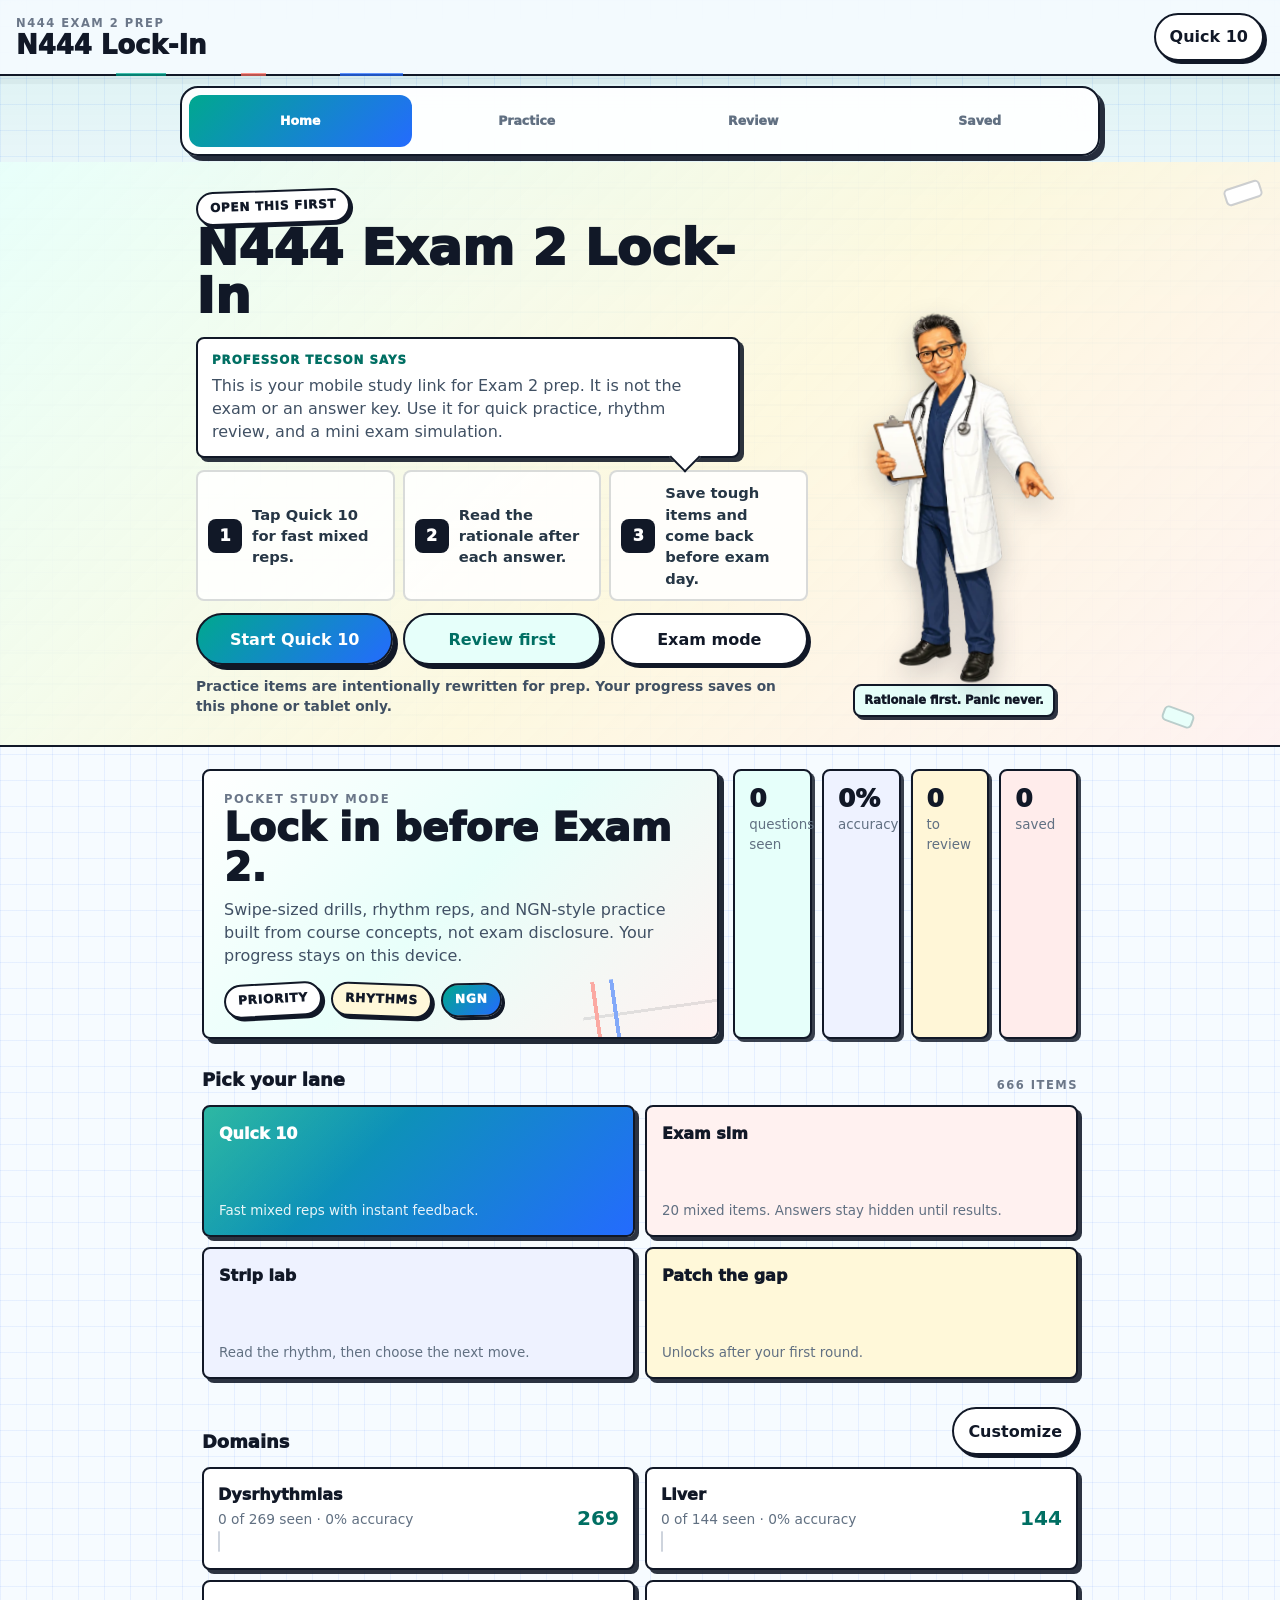
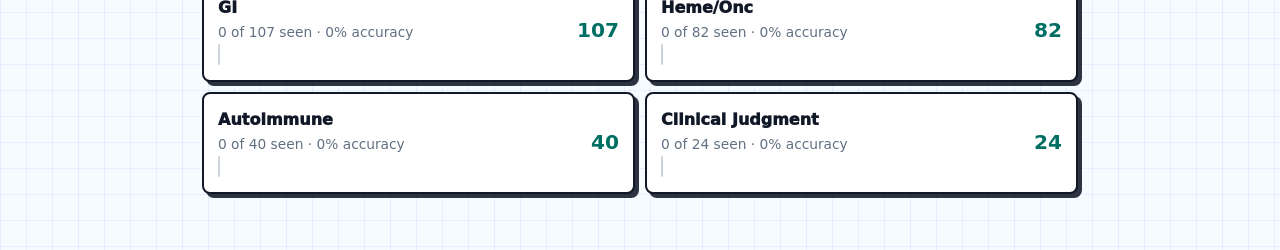
==== commit db75454f: "Use transparent cover professor image" ====
--- a/index.html
+++ b/index.html
@@ -4,13 +4,28 @@
     <meta charset="utf-8" />
     <meta name="viewport" content="width=device-width, initial-scale=1, viewport-fit=cover" />
     <meta name="theme-color" content="#f8faf8" />
-    <title>N444 Exam Study</title>
+    <meta name="description" content="Mobile-first N444 Exam 2 study tool with rhythm review, rationales, and progress tracking." />
+    <meta property="og:type" content="website" />
+    <meta property="og:site_name" content="Exam 2 Study Guide" />
+    <meta property="og:title" content="Exam 2 Study Guide" />
+    <meta property="og:description" content="Student-safe mobile review with rhythm strips, rationales, and progress tracking." />
+    <meta property="og:url" content="https://alextecson.github.io/n444-exam2-study/" />
+    <meta property="og:image" content="https://alextecson.github.io/n444-exam2-study/assets/share-student-v2.png" />
+    <meta property="og:image:secure_url" content="https://alextecson.github.io/n444-exam2-study/assets/share-student-v2.png" />
+    <meta property="og:image:width" content="1200" />
+    <meta property="og:image:height" content="630" />
+    <meta property="og:image:alt" content="Exam 2 Study Guide student link preview with Professor Tecson and rhythm review details" />
+    <meta name="twitter:card" content="summary_large_image" />
+    <meta name="twitter:title" content="Exam 2 Study Guide" />
+    <meta name="twitter:description" content="Student-safe mobile review with rhythm strips, rationales, and progress tracking." />
+    <meta name="twitter:image" content="https://alextecson.github.io/n444-exam2-study/assets/share-student-v2.png" />
+    <title>Exam 2 Study Guide</title>
     <link rel="icon" href="data:image/svg+xml,%3Csvg xmlns='http://www.w3.org/2000/svg' viewBox='0 0 64 64'%3E%3Crect width='64' height='64' rx='8' fill='%230b8f83'/%3E%3Cpath d='M6 34h12l4-14 7 28 6-20h23' fill='none' stroke='white' stroke-width='5' stroke-linecap='round' stroke-linejoin='round'/%3E%3C/svg%3E" />
     <link rel="stylesheet" href="styles.css" />
   </head>
   <body>
     <div id="app" class="app-shell"></div>
     <script src="js/data.js"></script>
-    <script src="js/app.js"></script>
+    <script src="js/app.js?v=transparent-cover-20260702"></script>
   </body>
 </html>
--- a/styles.css
+++ b/styles.css
@@ -374,9 +374,9 @@
 
 .cover-professor img {
   display: block;
-  width: 126px;
+  width: 144px;
   height: auto;
-  filter: drop-shadow(5px 7px 0 rgba(17, 24, 39, 0.34));
+  filter: drop-shadow(0 10px 14px rgba(17, 24, 39, 0.22));
   transform: rotate(-2deg);
 }
 
@@ -1726,7 +1726,7 @@
   }
 
   .cover-professor img {
-    width: 240px;
+    width: 260px;
   }
 
   .cover-professor span {
@@ -1941,7 +1941,7 @@
   align-self: end;
   margin: -12px 0 -10px -10px;
   opacity: 1;
-  filter: drop-shadow(4px 6px 0 rgba(17, 24, 39, 0.42));
+  filter: drop-shadow(0 8px 12px rgba(17, 24, 39, 0.24));
   transform-origin: bottom center;
   animation: coach-pop 0.42s cubic-bezier(0.2, 0.9, 0.2, 1.35) both;
 }
